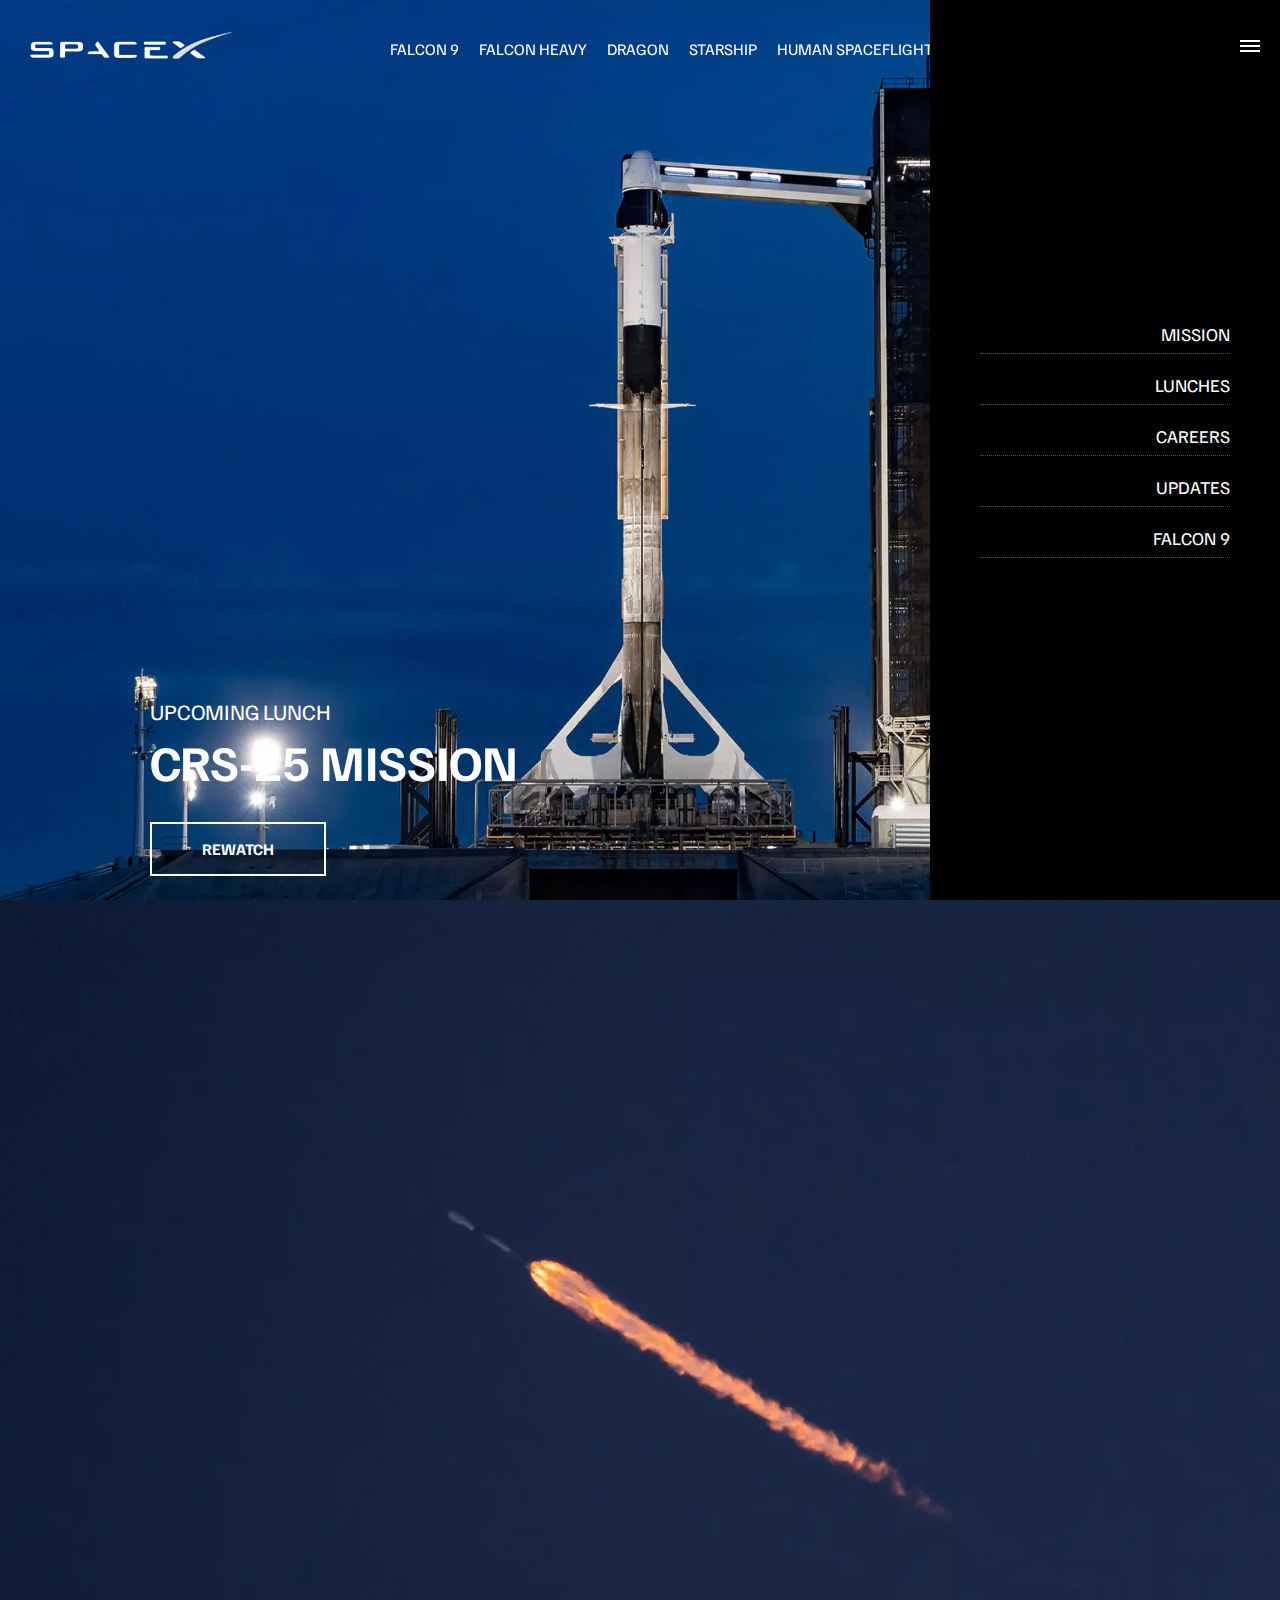
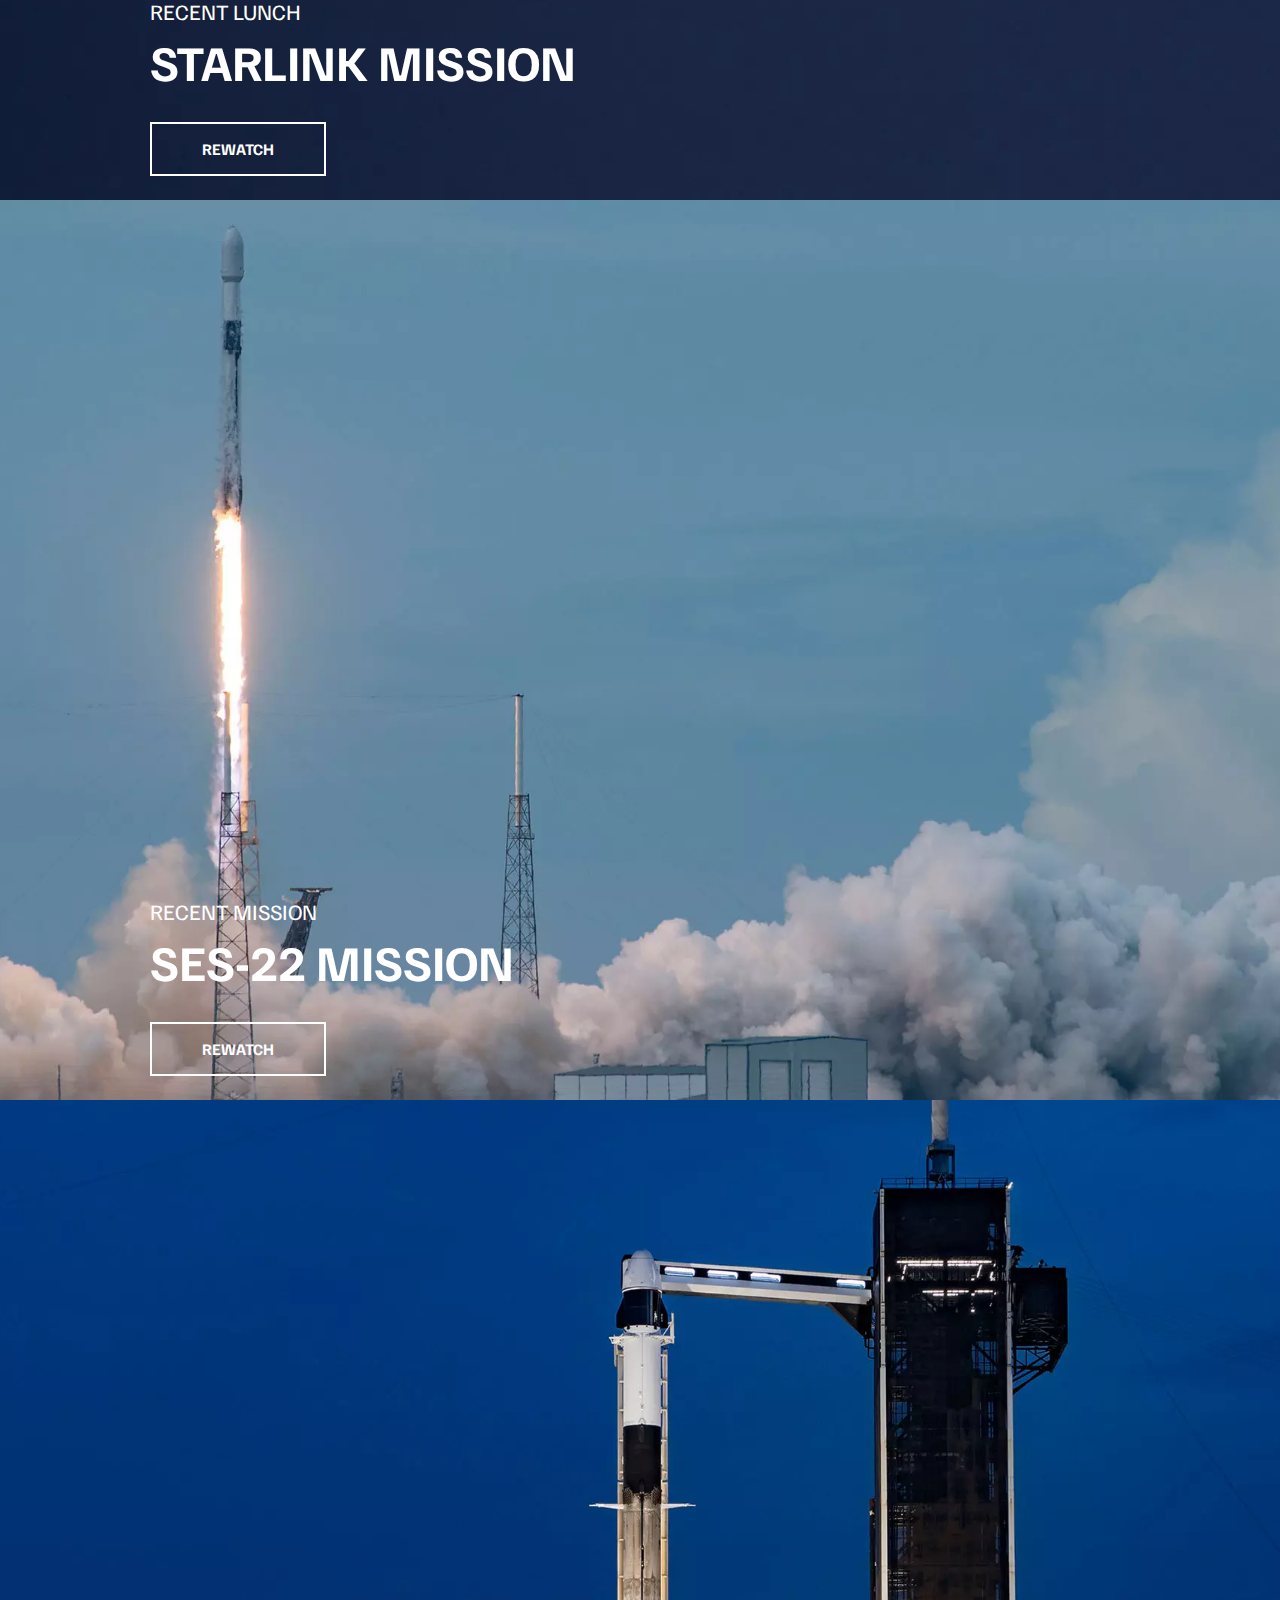
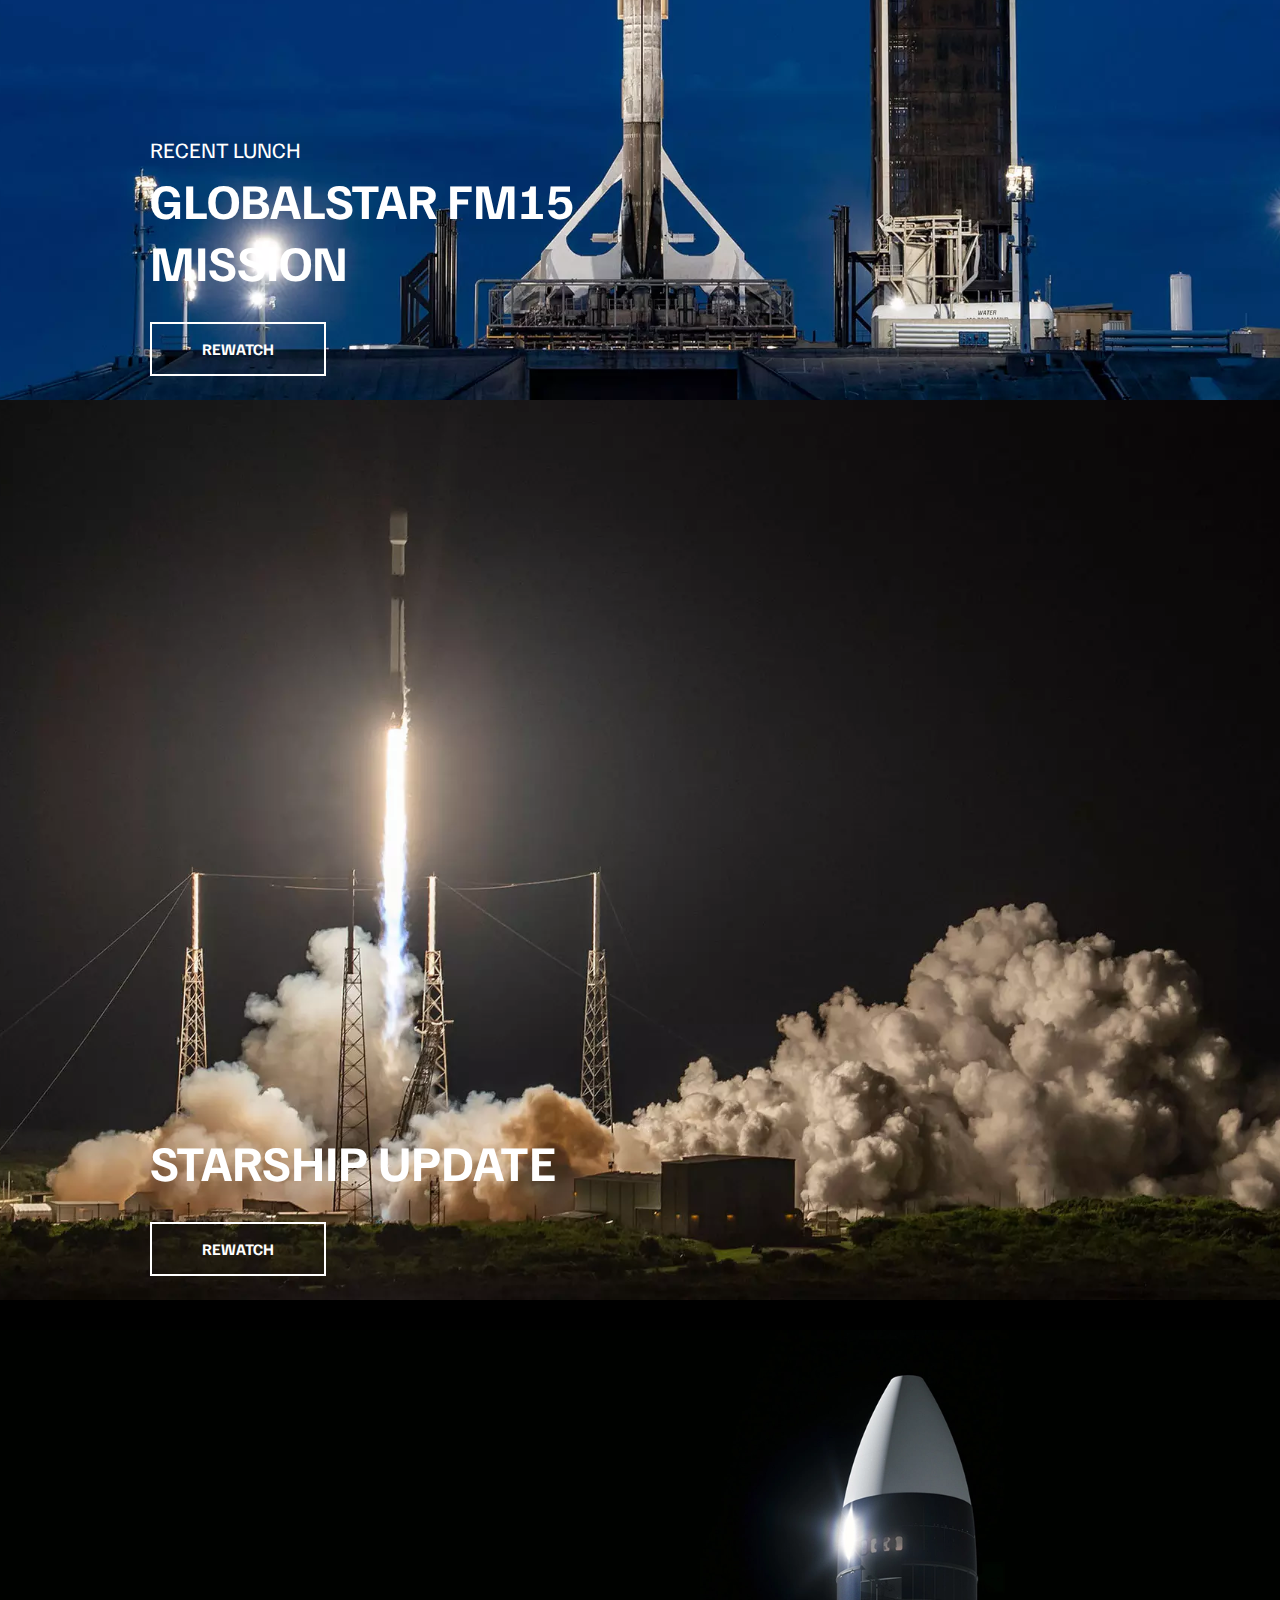
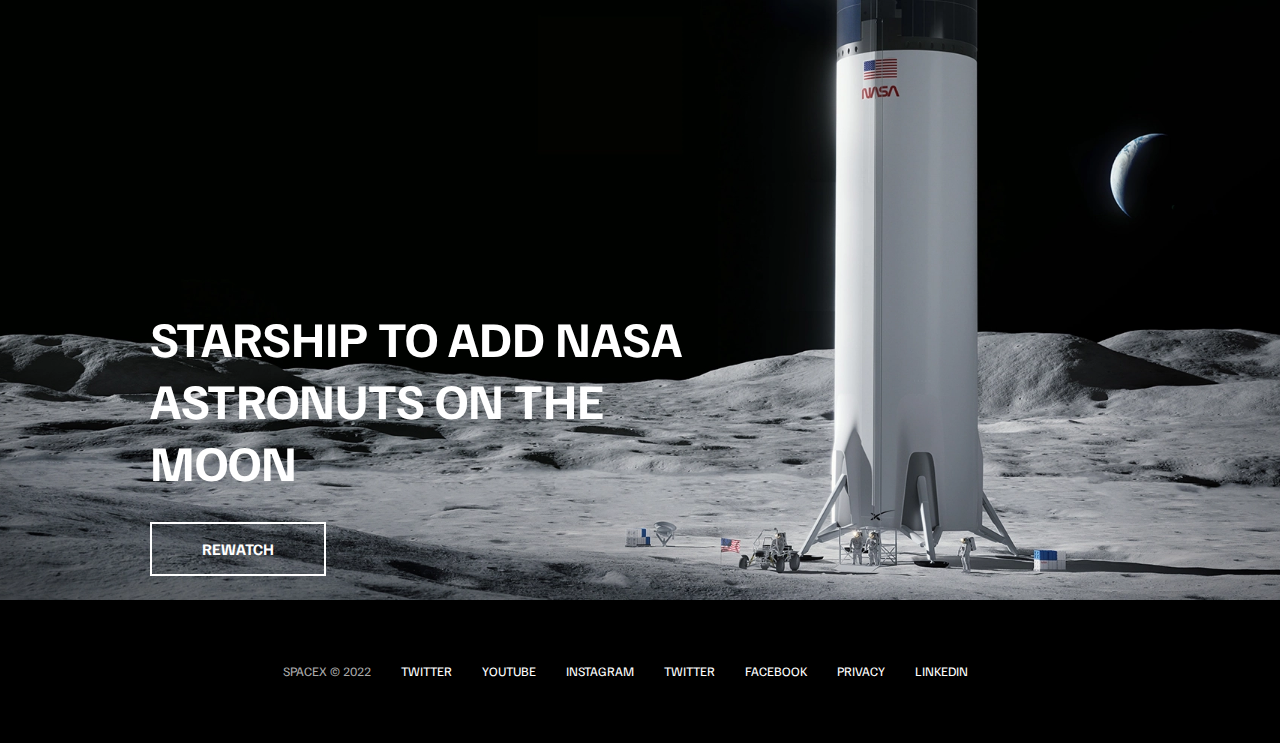
==== index.html @ f1a78249 "initial test" ====
<!DOCTYPE html>
<html lang="en">
<head>
    <meta charset="UTF-8">
    <meta http-equiv="X-U-Compactible" content="IE=edge">
    <meta name="viewport" content="width=device-widht, initial-scale=1.0">
    <link rel="stylesheet" href="css/style.css">
    <script src="js/script.js" defer>
        <title>SpaceX </title>

    </script>


</head>
<body>
    <div id="overlay"></div>
    <div id="mobile-menu" class="mobile-main-menu">
        <ul>
            <li><a href="#">Mission</a></li>
            <li><a href="#">Lunches</a></li>
            <li><a href="#">Careers</a></li>
            <li><a href="#">Updates</a></li>
            <li><A href="falcon9.html">
                Falcon 9
            </A></li>
        <li class="mobile-only"><A href="falcon-heavy.html">
                Falcon Heavy
            </A></li>
        <li class="mobile-only"><A href="dragon.html">
                Dragon
            </A></li>
        <li class="mobile-only"><A href="#">
                Starship
            </A></li>
        <li class="mobile-only"><A href="#">
                Human Spaceflight
            </A></li>
        <li class="mobile-only"><A href="#">
                Rideshare
            </A></li>
            <li class="mobile-only"><A href="#">
                Starlink
            </A></li>
        <li class="mobile-only"><A href="">
                Shop
            </A></li>
        </ul>
    </div>
    <header class="main-header">
        <div class="logo">
            <a href="index.html">
                <img src="img/logo.png" alt="SpaceX" />

            </a>

        </div>
        <nav class="desktop-main-menu">
            <ul>
                <li><A href="falcon9.html">
                        Falcon 9
                    </A></li>
                <li><A href="falcon-heavy.html">
                        Falcon Heavy
                    </A></li>
                <li><A href="dragon.html">
                        Dragon
                    </A></li>
                <li><A href="#">
                        Starship
                    </A></li>
                <li><A href="#">
                        Human Spaceflight
                    </A></li>
                <li><A href="#">
                        Rideshare
                    </A></li>
                    <li><A href="#">
                        Starlink
                    </A></li>
                <li><A href="">
                        Shop
                    </A></li>
            </ul>
        </nav>
    </header>

    <!--hamburger menu -->

    <button id="menu-btn" class="hamburger" type="button">

<span class="hamburger-top">

</span>
<span class="hamburger-middle">
    
</span>

<span class="hamburger-bottom">
    
</span>


    </button>


    <!---- Section A -->

    <section class="section-a">
        <div class="section-inner">
            <h4>Upcoming Lunch</h4>
            <h2>CRS-25 Mission</h2>
            <a href="#" class="btn">


                <div class="hover"></div>
                <span>Rewatch </span>
            </a>
        </div>
        <div class="scroll-arrow">
            <svg width="30px" height="20px" <path stroke="#ffffff" fill="none" stroke-width="2px"
                d="M2.000,5.000 L15.000,18.000 L28.000,5.000"></path>
            </SVG>
        </div>

        </div>
        </div>
    </section>
    <!---- Section B -->

    <section class="section-b">
        <div class="section-inner">
            <h4>Recent Lunch </h4>
            <h2>Starlink Mission</h2>
            <a href="#" class="btn">


                <div class="hover"></div>
                <span>Rewatch </span>
            </a>
        </div>
        <div class="scroll-arrow">
            <svg width="30px" height="20px" <path stroke="#ffffff" fill="none" stroke-width="2px"
                d="M2.000,5.000 L15.000,18.000 L28.000,5.000"></path>
            </SVG>
        </div>

        </div>
        </div>
    </section>
    <!---- Section C -->

    <section class="section-c">
        <div class="section-inner">
            <h4>Recent Mission</h4>
            <h2>SES-22 Mission</h2>
            <a href="#" class="btn">


                <div class="hover"></div>
                <span>Rewatch </span>
            </a>
        </div>
        <div class="scroll-arrow">
            <svg width="30px" height="20px" <path stroke="#ffffff" fill="none" stroke-width="2px"
                d="M2.000,5.000 L15.000,18.000 L28.000,5.000"></path>
            </SVG>
        </div>

        </div>
        </div>
    </section>
    <!---- Section D -->

    <section class="section-d">
        <div class="section-inner">
            <h4>Recent Lunch</h4>
            <h2>Globalstar FM15 Mission</h2>
            <a href="#" class="btn">


                <div class="hover"></div>
                <span>Rewatch </span>
            </a>
        </div>
        <div class="scroll-arrow">
            <svg width="30px" height="20px" <path stroke="#ffffff" fill="none" stroke-width="2px"
                d="M2.000,5.000 L15.000,18.000 L28.000,5.000"></path>
            </SVG>
        </div>

        </div>
        </div>
    </section>

    <!---- Section E -->

    <section class="section-e">
        <div class="section-inner">

            <h2>Starship Update</h2>
            <a href="#" class="btn">


                <div class="hover"></div>
                <span>Rewatch </span>
            </a>
        </div>
        <div class="scroll-arrow">
            <svg width="30px" height="20px" <path stroke="#ffffff" fill="none" stroke-width="2px"
                d="M2.000,5.000 L15.000,18.000 L28.000,5.000"></path>
            </SVG>
        </div>

        </div>
        </div>
    </section>
    <!---- Section F -->

    <section class="section-f">
        <div class="section-inner">
            <h2>Starship to add NASA astronuts on the MOON</h2>
            <a href="#" class="btn">


                <div class="hover"></div>
                <span>Rewatch </span>
            </a>
        </div>
    </section>
    <footer>
        <ul>
            <li>SpaceX &copy; 2022</li>
        <li> <a href="#">Twitter</a></li>
        <li> <a href="#">YouTube</a></li>

        <li> <a href="#">Instagram</a></li>
        <li> <a href="#">Twitter</a></li>
        <li> <a href="https://www.facebook.com/giribijaya.giri">Facebook</a></li>
        <li> <a href="#">Privacy</a></li>
        <li> <a href="#">LinkedIn</a></li>

        
        
        </li>
        </ul>
    </footer>
</body>
</html>
---- css/style.css ----
@import url('https://fonts.googleapis.com/css2?family=Familjen+Grotesk:wght@400;600;700&display=swap');

*,
*::before,
*::after {
    margin: 0;
    padding: 0;
    box-sizing: border-box;

}


body {
    font-family: 'Familjen Grotesk', sans-serif;
    background: #000;
    color: #fff;
}

a {
    text-decoration: none;
    color: #fff;
}

ul {
    list-style: none;
}

/* Header/Navbar */
.main-header {
    position: fixed;
    top: 0;
    left: 0;
    width: 100%;
    z-index: 3;
    display: flex;
    justify-content: space-between;
    align-items: center;
    text-transform: uppercase;
    height: 100px;
    padding: 0 30px;

}

/* LOGO */
.logo {
    width: 210px;
    height: auto;
}

.logo img {
    display: block;
    width: 100%;
    height: auto;

}

/* Deskotp Menu */
.desktop-main-menu {
    margin-right: 50px;
}

.desktop-main-menu ul {
    display: flex;
}

.desktop-main-menu ul li {
    position: relative;
    margin-right: 20px;
    padding-bottom: 2px;

}

/* Main item bottom border */
.desktop-main-menu ul li a::after {
    content: '';
    position: absolute;
    bottom: 0;
    left: 0;
    width: 100%;
    height: 1px;
    background: fff;
    transform: scaleX(0);
    transition: transform 0.6s cubic-bezier(0.19, 1, 0.22, 1);
    transform-origin: right center;
}

.desktop-main-menu ul li a:hover::after {
    transform: scaleX(1);
    transform-origin: left center;
    transition-duration: 0.4s;
}

/*Sections */
section {
    position: relative;
    height: 100vh;
    background-position: center center;
    background-repeat: no-repeat;
    background-size: cover;
    text-transform: uppercase;

}

.section-inner {
    position: absolute;
    bottom: 20px;
    left: 150px;
    max-width: 560px;
}

.section-inner h4 {
    font-size: 22px;
    margin-bottom: 5px;
    font-weight: 300;
    animation: fadeInUP 0.5s ease-in-out ;


}

.section-inner h2 {
    font-size: 50px;
    font-weight: 700;
    margin-bottom: 20px;
    animation: fadeInUP 0.5s ease-in-out 0.2s ;
    animation-fill-mode: both; // Stop from showing at start
}
.section-inner a{
    animation: fadeInUP 0.5s ease-in-out ; 
    animation-fill-mode: both; // Stop from showing at start
}





/*Background-images */
.section-a {
    background-image: url('../img/section-a.webp');
}
.section-b {
    background-image: url('../img/section-b.webp');
}
.section-c {
    background-image: url('../img/section-c.webp');
}
.section-d {
    background-image: url('../img/section-a.webp');
}
.section-e {
    background-image: url('../img/section-d.webp');
}
.section-f {
    background-image: url('../img/section-e.webp');
}
.section-f {
    background-image: url('../img/section-f.webp');
}

.btn {
    position: relative;
    display: inline-block;
    cursor: pointer;
    text-align: center;
    min-width: 130px;
    padding: 15px 50px;
    margin-top: 10px;
    border: 2px solid #fff;
    text-transform: uppercase;
    font-weight: bold;
    overflow: hidden;
z-index: 2;


}
.btn:hover span {
    color: #000;
}
.bth .hover{
    position:absolute;
    top:0;
    left: 0;
    width: 100%;
    height: 100%;
    background-color: #fff;
    color: #000;
    z-index: -1;
    transform: translateY(100%);
    transition: transform 0.6s cubic-bezier(0.19, 1, 0.22, 1);

}
.btn:hover .hover {
    transform: translateY(0);
}


.scroll-arrow {
    position: absolute;
    bottom: 50px;
    left: 50%;
    transform: translateX(-50%);
    animation: fadeBounce 5s infinite;
}

footer {
    position: relative;
    padding: 55px 0;
}
footer ul {
    display: flex;
    justify-content: center;
    flex-wrap: wrap;
}
footer ul li {
    margin-right: 30px;
    color: #aaa;
    text-transform: uppercase;
    font-size: 13px;
    line-height: 2.5;
}
footer ul li a {
    color: #fff;
    transition: color 0.6s;
}
footer ul li a:hover {
    color: #aaa;
}


/*..Media Queries ..*/
@media (max-width:960px) {
    /* Hide Menu */
    .desktop-main-menu{
         display: none;
    }
    /*--Show mobile-main-items */
    .mobile-only{
        display: block;
    }
}
@media (max-width:600px){
    .section-inner{
        bottom:75px;
        left:20px
    }
    .section-inner h2{
        font-size: 40px;
    }
    footer ul li:first-child{
        position: absolute;
        top: 30px;
        left: 50%;
        transform: translate(-50%,-50%);
    }
    footer ul li {
       
     margin-right: 15px;
    }
    .logo{
        width: 150px;
        margin: auto;
    }
}

/* Hamburger menu */
.hamburger {
    position: fixed;
    top: 40px;
    right: 20px;
    z-index: 10;
    cursor: pointer;
    width: 20px;
    height: 20px;
    background:none;
    border: none;
}
.hamburger-top,
.hamburger-middle,
.hamburger-bottom{
    position: absolute;
    width: 20px;
    height: 2px;
    top: 0;
    left: 0;
    background:#fff;


}
.hamburger-middle {
    transform: translateY(5px);
}
.hamburger-bottom {
    transform: translateY(10px);
}

/* --Translate hamburger to X when open */
.opne {
    transform: rotate(90deg);


}
.open .hamburger-top {
    transform: rotate(45deg) translateY(6px) translateX(6px);
}
.open .hamburger-middle {
    display: none;
}
.open .hamburger-bottom {
    transform: rotate(-45deg) translateY(6px) translateX(-6px);
}  


/*--OVerlay...*/

.overlay-show {
    position: fixed;
    top: 0;
    left: 0;
    width: 100%;
    height: 100%;
    background-color:rgba(0,0,0,0.5);
    z-index: 3;
}


/*---Stop body scroll  --*/

.stop-scrolling {
    overflow: hidden;
}

/* -- Hide mobile items---*/
.mobile-only {
    display: none;
     
}




/* --Mobile-Menu--*/
.mobile-main-menu {
    position: fixed;
    top: 0;
    right: 0;
    width: 350px;
    height: 100%;
    background: #000;
    z-index: 4;
    display: flex;
    align-items: center;
    justify-content: center;


}
.mobile-main-menu ul {
    display: flex;
    flex-direction: column;
    align-items: end;
    justify-content: center;
    padding: 50px;
    width: 100%;
}
.mobile-main-menu ul li {
    margin-bottom: 20px;
    font-size: 18px;
    text-transform: uppercase;
    border-bottom: 1px #555 dotted;
    width: 100%;
    text-align: right;
    padding-bottom: 8px;
}
.mobile-main-menu ul li a {
    color: #fff;
    transition: color 0.6s;

}
.mobile-main-menu ul li a:hover {
    color: #aaa;
}














/* Animations....*/


@keyframes fadeInUp {
    
    0%{
        opacity: 0;
        transform: translateY(140px);
    }
    100%{
        opacity: 1;
        transform: translateY(0);
    }

}
@keyframes fadeBounce {
    0%,
    20%,
    50%,
    80%,
    100% {
        opacity: 0;
        transform: translateY(-20px);
    }
    40% {
        opacity: 1;
        transform: translateY(0);
    }
    
}
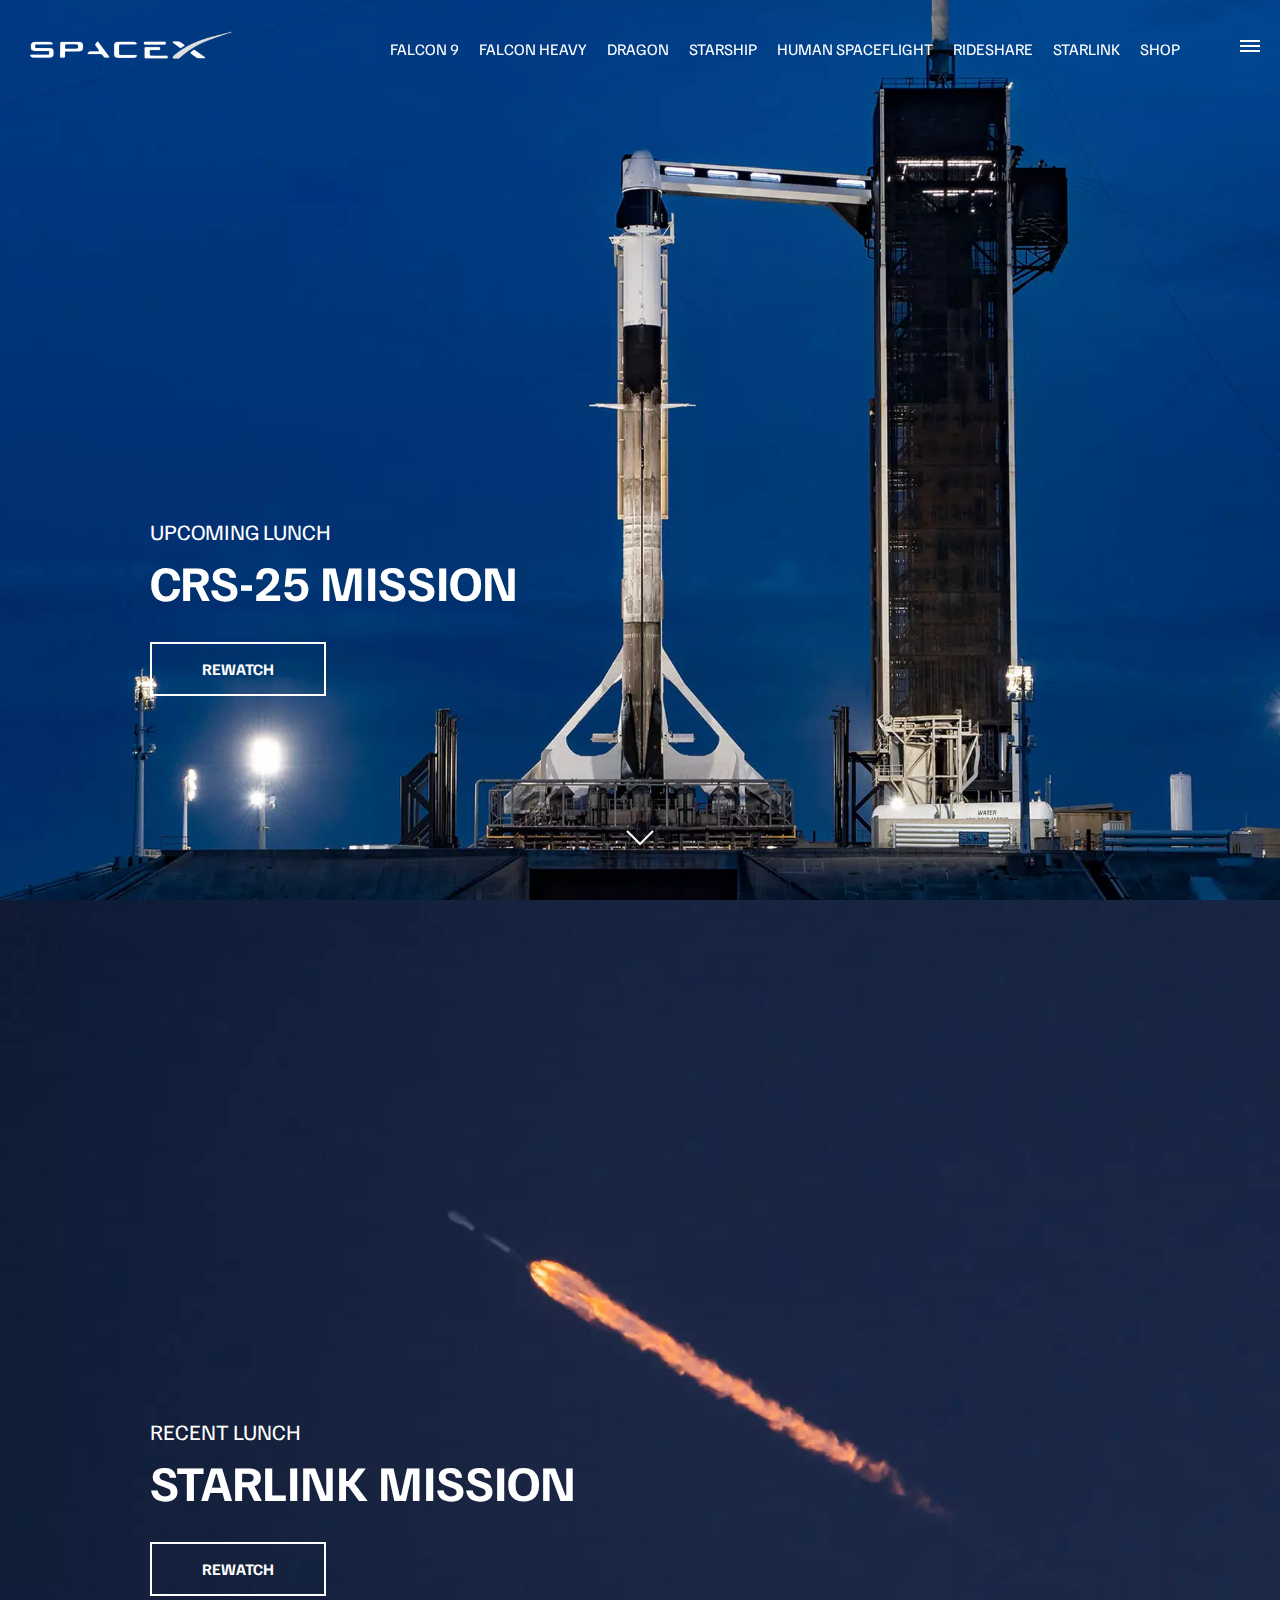
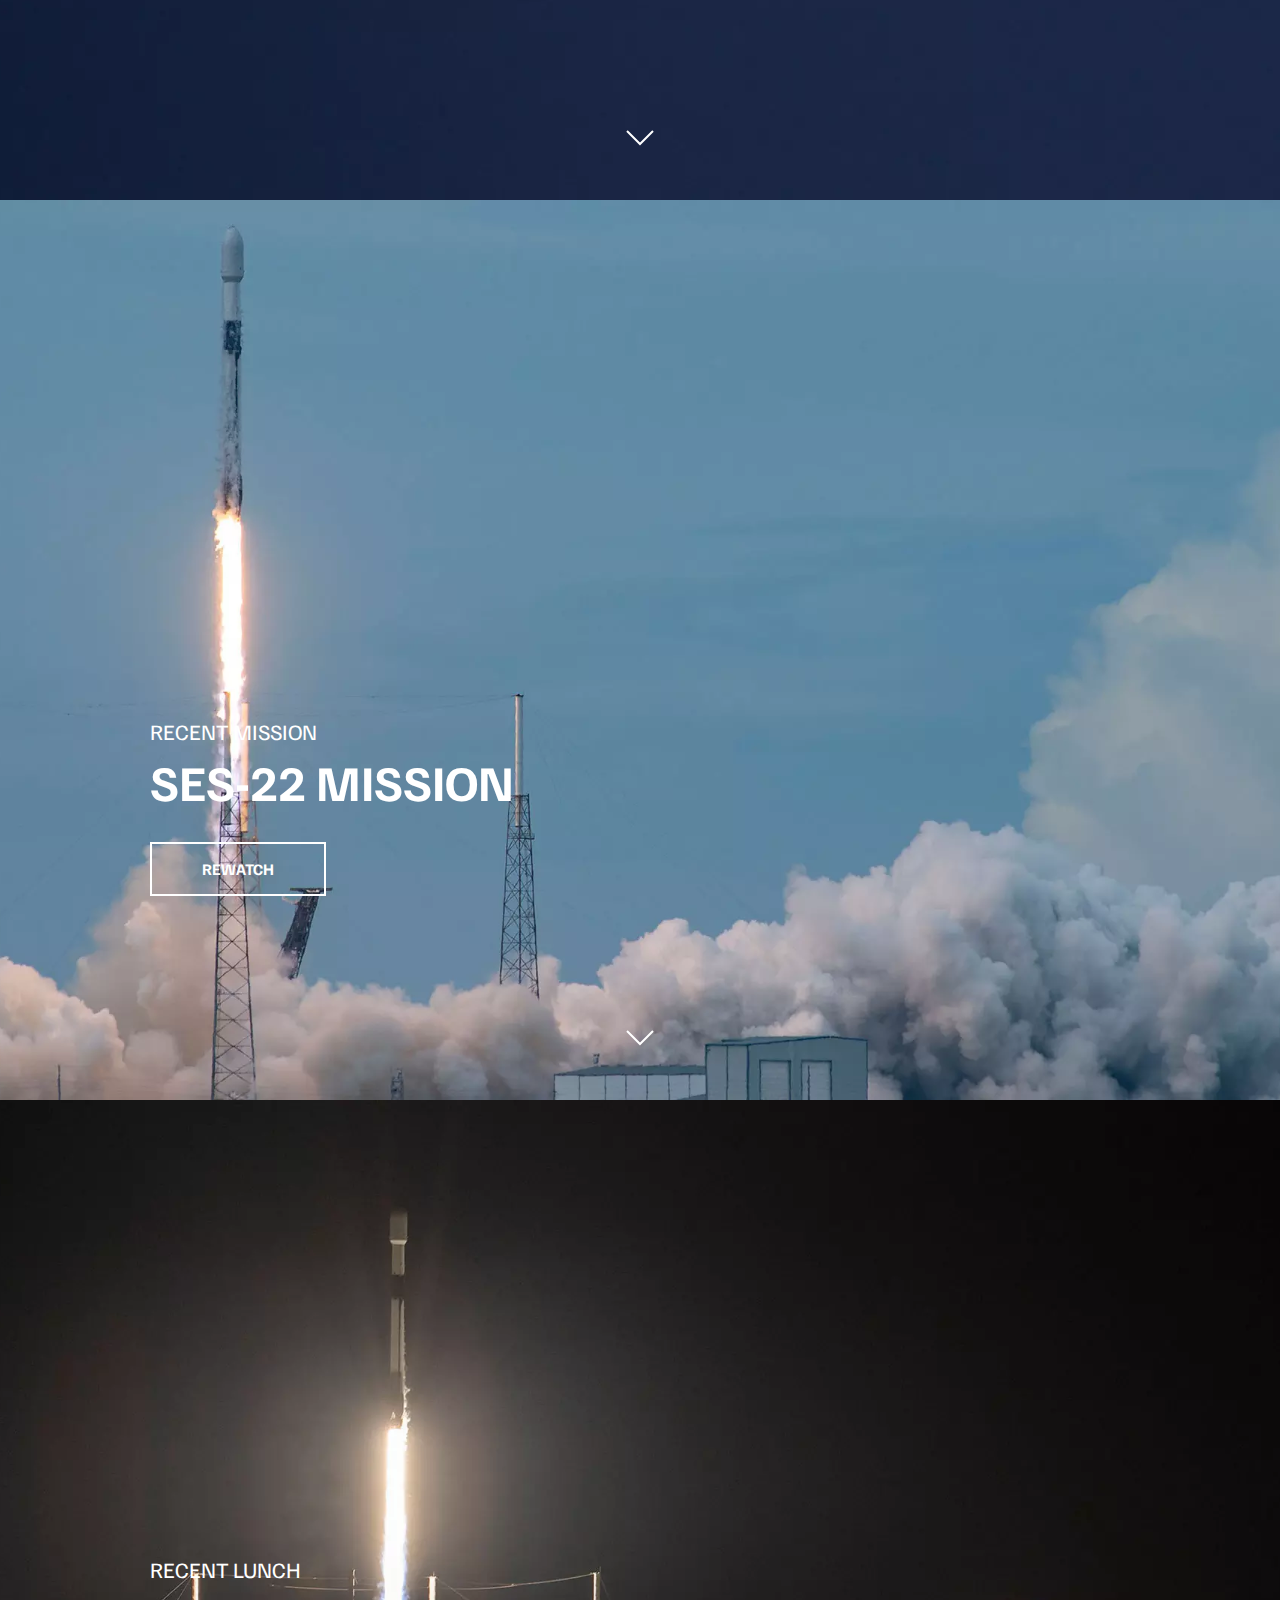
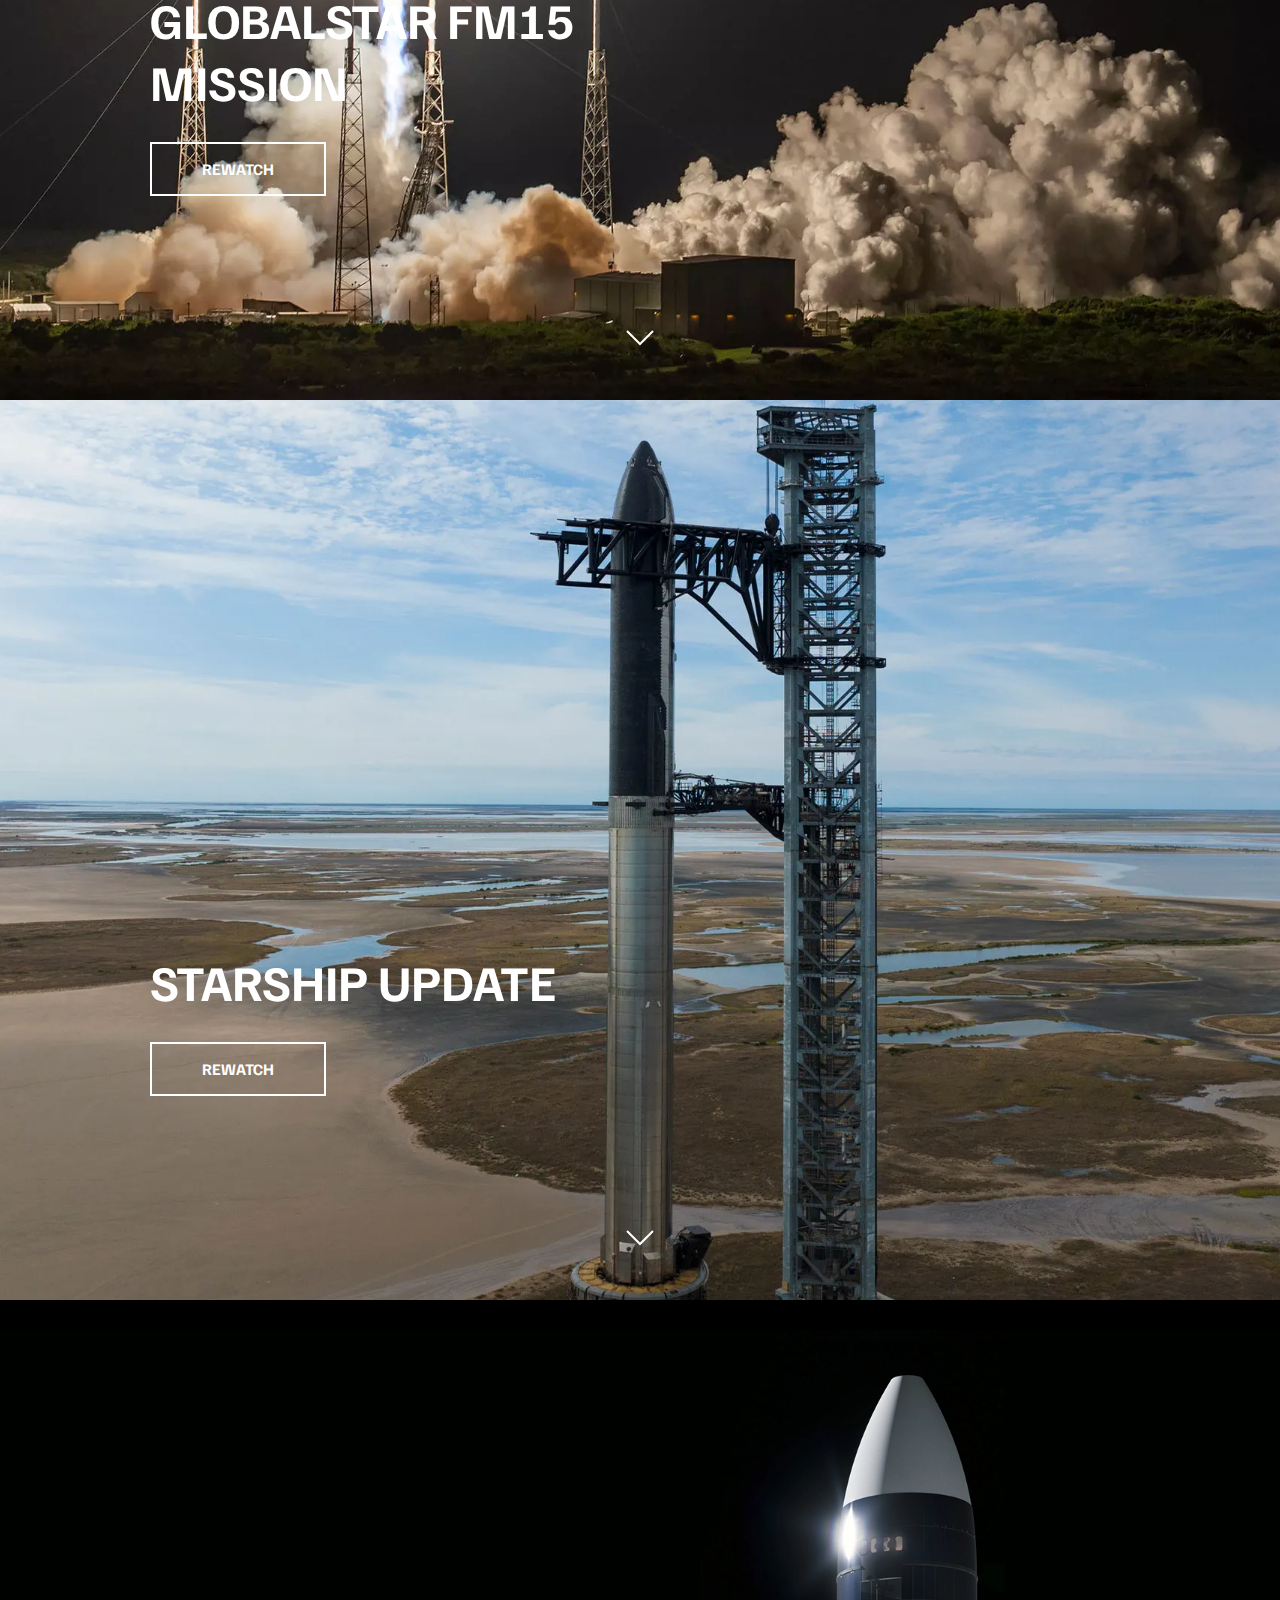
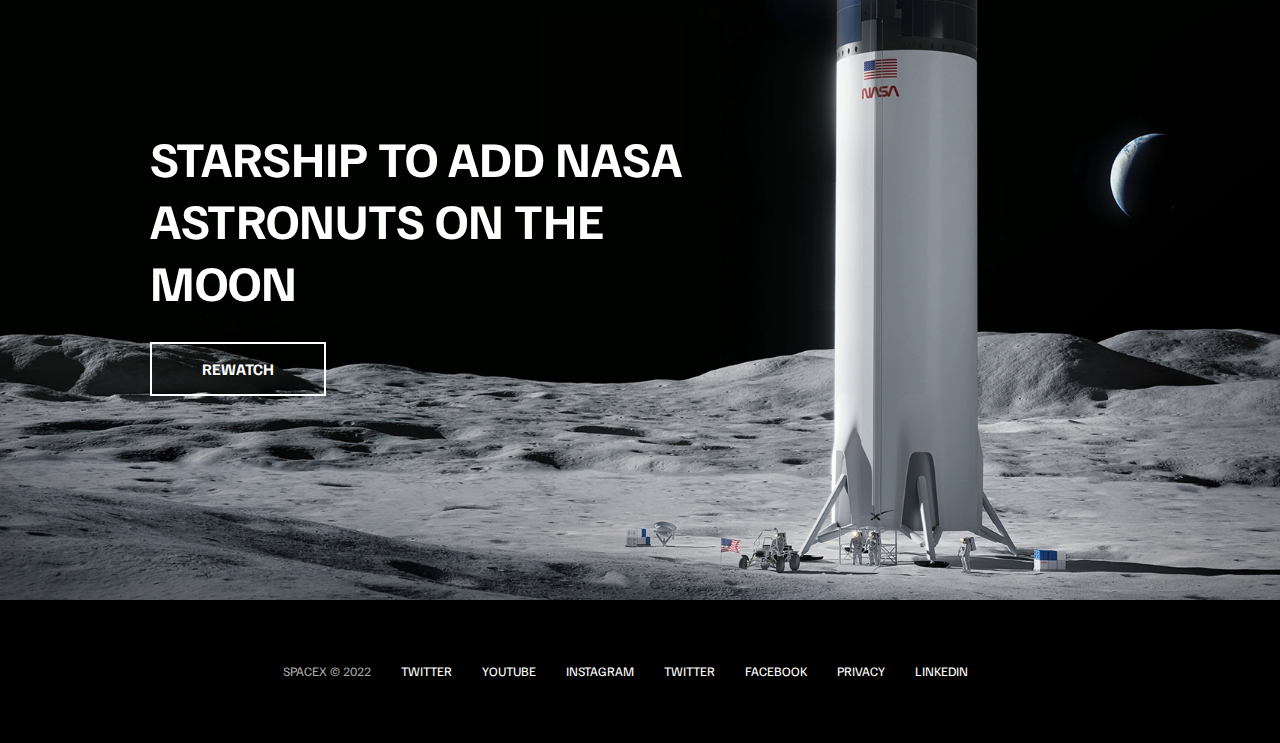
==== commit 25131513: "final" ====
--- a/index.html
+++ b/index.html
@@ -6,11 +6,8 @@
     <meta name="viewport" content="width=device-widht, initial-scale=1.0">
     <link rel="stylesheet" href="css/style.css">
     <script src="js/script.js" defer>
-        <title>SpaceX </title>
-
     </script>
-
-
+    <title>SpaceX </title>
 </head>
 <body>
     <div id="overlay"></div>
@@ -20,66 +17,60 @@
             <li><a href="#">Lunches</a></li>
             <li><a href="#">Careers</a></li>
             <li><a href="#">Updates</a></li>
-            <li><A href="falcon9.html">
-                Falcon 9
-            </A></li>
-        <li class="mobile-only"><A href="falcon-heavy.html">
-                Falcon Heavy
-            </A></li>
-        <li class="mobile-only"><A href="dragon.html">
-                Dragon
-            </A></li>
-        <li class="mobile-only"><A href="#">
-                Starship
-            </A></li>
-        <li class="mobile-only"><A href="#">
-                Human Spaceflight
-            </A></li>
-        <li class="mobile-only"><A href="#">
-                Rideshare
-            </A></li>
-            <li class="mobile-only"><A href="#">
-                Starlink
-            </A></li>
-        <li class="mobile-only"><A href="">
-                Shop
-            </A></li>
+            <li><a href="#">Shop</a></li>
+            <li class="mobile-only"><a href="falcon9.html"> Falcon 9 </a></li>
+            <li class="mobile-only"><A href="falcon-heavy.html">
+                    Falcon Heavy
+                </a></li>
+            <li class="mobile-only"><A href="dragon.html">
+                    Dragon
+                </a></li>
+            <li class="mobile-only"><a href="#">
+                    Starship
+                </a></li>
+            <li class="mobile-only"><a href="#">
+                    Human Spaceflight
+                </a></li>
+            <li class="mobile-only"><a href="#">
+                    Rideshare
+                </a></li>
+            <li class="mobile-only"><a href="#">
+                    Starlink
+                </a></li>
         </ul>
     </div>
     <header class="main-header">
         <div class="logo">
             <a href="index.html">
                 <img src="img/logo.png" alt="SpaceX" />
-
-            </a>
-
+            </a>
         </div>
         <nav class="desktop-main-menu">
             <ul>
-                <li><A href="falcon9.html">
+                <li><a href="falcon9.html">
                         Falcon 9
-                    </A></li>
-                <li><A href="falcon-heavy.html">
+                </a></li>
+                <li><a href="falcon-heavy.html">
                         Falcon Heavy
-                    </A></li>
-                <li><A href="dragon.html">
+                </a></li>
+                <li><a href="dragon.html">
                         Dragon
-                    </A></li>
-                <li><A href="#">
+                </a></li>
+                <li><a href="#">
                         Starship
-                    </A></li>
-                <li><A href="#">
+                </a></li>
+                <li><a href="#">
                         Human Spaceflight
-                    </A></li>
-                <li><A href="#">
+                </a></li>
+                <li><a href="#">
                         Rideshare
-                    </A></li>
-                    <li><A href="#">
+                </a></li>
+                <li><a href="#">
                         Starlink
-                    </A></li>
-                <li><A href="">
+                </a></li>
+                <li><a href="">
                         Shop
-                    </A></li>
+                </a></li>
             </ul>
         </nav>
     </header>
@@ -88,18 +79,12 @@
 
     <button id="menu-btn" class="hamburger" type="button">
 
-<span class="hamburger-top">
-
-</span>
-<span class="hamburger-middle">
-    
-</span>
-
-<span class="hamburger-bottom">
-    
-</span>
-
-
+        <span class="hamburger-top">
+        </span>
+        <span class="hamburger-middle">
+        </span>
+        <span class="hamburger-bottom">
+        </span>
     </button>
 
 
@@ -110,19 +95,15 @@
             <h4>Upcoming Lunch</h4>
             <h2>CRS-25 Mission</h2>
             <a href="#" class="btn">
-
-
-                <div class="hover"></div>
-                <span>Rewatch </span>
-            </a>
-        </div>
-        <div class="scroll-arrow">
-            <svg width="30px" height="20px" <path stroke="#ffffff" fill="none" stroke-width="2px"
-                d="M2.000,5.000 L15.000,18.000 L28.000,5.000"></path>
-            </SVG>
-        </div>
-
-        </div>
+                <div class="hover"></div>
+                <span>Rewatch </span>
+            </a>
+        </div>
+        <div class="scroll-arrow">
+            <svg width="30px" height="20px">
+                <path stroke="#ffffff" fill="none" stroke-width="2px" d="M2.000,5.000 L15.000,18.000 L28.000,5.000">
+                </path>
+            </svg>
         </div>
     </section>
     <!---- Section B -->
@@ -132,19 +113,15 @@
             <h4>Recent Lunch </h4>
             <h2>Starlink Mission</h2>
             <a href="#" class="btn">
-
-
-                <div class="hover"></div>
-                <span>Rewatch </span>
-            </a>
-        </div>
-        <div class="scroll-arrow">
-            <svg width="30px" height="20px" <path stroke="#ffffff" fill="none" stroke-width="2px"
-                d="M2.000,5.000 L15.000,18.000 L28.000,5.000"></path>
-            </SVG>
-        </div>
-
-        </div>
+                <div class="hover"></div>
+                <span>Rewatch </span>
+            </a>
+        </div>
+        <div class="scroll-arrow">
+            <svg width="30px" height="20px">
+                <path stroke="#ffffff" fill="none" stroke-width="2px" d="M2.000,5.000 L15.000,18.000 L28.000,5.000">
+                </path>
+            </svg>
         </div>
     </section>
     <!---- Section C -->
@@ -154,19 +131,15 @@
             <h4>Recent Mission</h4>
             <h2>SES-22 Mission</h2>
             <a href="#" class="btn">
-
-
-                <div class="hover"></div>
-                <span>Rewatch </span>
-            </a>
-        </div>
-        <div class="scroll-arrow">
-            <svg width="30px" height="20px" <path stroke="#ffffff" fill="none" stroke-width="2px"
-                d="M2.000,5.000 L15.000,18.000 L28.000,5.000"></path>
-            </SVG>
-        </div>
-
-        </div>
+                <div class="hover"></div>
+                <span>Rewatch </span>
+            </a>
+        </div>
+        <div class="scroll-arrow">
+            <svg width="30px" height="20px">
+                <path stroke="#ffffff" fill="none" stroke-width="2px" d="M2.000,5.000 L15.000,18.000 L28.000,5.000">
+                </path>
+            </svg>
         </div>
     </section>
     <!---- Section D -->
@@ -176,19 +149,15 @@
             <h4>Recent Lunch</h4>
             <h2>Globalstar FM15 Mission</h2>
             <a href="#" class="btn">
-
-
-                <div class="hover"></div>
-                <span>Rewatch </span>
-            </a>
-        </div>
-        <div class="scroll-arrow">
-            <svg width="30px" height="20px" <path stroke="#ffffff" fill="none" stroke-width="2px"
-                d="M2.000,5.000 L15.000,18.000 L28.000,5.000"></path>
-            </SVG>
-        </div>
-
-        </div>
+                <div class="hover"></div>
+                <span>Rewatch </span>
+            </a>
+        </div>
+        <div class="scroll-arrow">
+            <svg width="30px" height="20px">
+                <path stroke="#ffffff" fill="none" stroke-width="2px" d="M2.000,5.000 L15.000,18.000 L28.000,5.000">
+                </path>
+            </svg>
         </div>
     </section>
 
@@ -199,19 +168,15 @@
 
             <h2>Starship Update</h2>
             <a href="#" class="btn">
-
-
-                <div class="hover"></div>
-                <span>Rewatch </span>
-            </a>
-        </div>
-        <div class="scroll-arrow">
-            <svg width="30px" height="20px" <path stroke="#ffffff" fill="none" stroke-width="2px"
-                d="M2.000,5.000 L15.000,18.000 L28.000,5.000"></path>
-            </SVG>
-        </div>
-
-        </div>
+                <div class="hover"></div>
+                <span>Rewatch </span>
+            </a>
+        </div>
+        <div class="scroll-arrow">
+            <svg width="30px" height="20px">
+                <path stroke="#ffffff" fill="none" stroke-width="2px" d="M2.000,5.000 L15.000,18.000 L28.000,5.000">
+                </path>
+            </svg>
         </div>
     </section>
     <!---- Section F -->
@@ -220,8 +185,6 @@
         <div class="section-inner">
             <h2>Starship to add NASA astronuts on the MOON</h2>
             <a href="#" class="btn">
-
-
                 <div class="hover"></div>
                 <span>Rewatch </span>
             </a>
@@ -230,18 +193,14 @@
     <footer>
         <ul>
             <li>SpaceX &copy; 2022</li>
-        <li> <a href="#">Twitter</a></li>
-        <li> <a href="#">YouTube</a></li>
-
-        <li> <a href="#">Instagram</a></li>
-        <li> <a href="#">Twitter</a></li>
-        <li> <a href="https://www.facebook.com/giribijaya.giri">Facebook</a></li>
-        <li> <a href="#">Privacy</a></li>
-        <li> <a href="#">LinkedIn</a></li>
-
-        
-        
-        </li>
+            <li> <a href="#">Twitter</a></li>
+            <li> <a href="#">YouTube</a></li>
+            <li> <a href="#">Instagram</a></li>
+            <li> <a href="#">Twitter</a></li>
+            <li> <a href="https://www.facebook.com/giribijaya.giri">Facebook</a></li>
+            <li> <a href="#">Privacy</a></li>
+            <li> <a href="#">LinkedIn</a></li>
+            </li>
         </ul>
     </footer>
 </body>
--- a/css/style.css
+++ b/css/style.css
@@ -78,7 +78,7 @@
     left: 0;
     width: 100%;
     height: 1px;
-    background: fff;
+    background: #fff;
     transform: scaleX(0);
     transition: transform 0.6s cubic-bezier(0.19, 1, 0.22, 1);
     transform-origin: right center;
@@ -103,7 +103,7 @@
 
 .section-inner {
     position: absolute;
-    bottom: 20px;
+    bottom: 200px;
     left: 150px;
     max-width: 560px;
 }
@@ -112,7 +112,7 @@
     font-size: 22px;
     margin-bottom: 5px;
     font-weight: 300;
-    animation: fadeInUP 0.5s ease-in-out ;
+    animation: fadeInUP 0.5s ease-in-out;
 
 
 }
@@ -121,12 +121,13 @@
     font-size: 50px;
     font-weight: 700;
     margin-bottom: 20px;
-    animation: fadeInUP 0.5s ease-in-out 0.2s ;
-    animation-fill-mode: both; // Stop from showing at start
-}
-.section-inner a{
-    animation: fadeInUP 0.5s ease-in-out ; 
-    animation-fill-mode: both; // Stop from showing at start
+    animation: fadeInUP 0.5s ease-in-out 0.2s;
+    animation-fill-mode: both; /* Stop from showing at start */
+}
+
+.section-inner a {
+    animation: fadeInUP 0.5s ease-in-out 0.4s;
+    animation-fill-mode: both; /* Stop from showing at start */
 }
 
 
@@ -137,24 +138,28 @@
 .section-a {
     background-image: url('../img/section-a.webp');
 }
+
 .section-b {
     background-image: url('../img/section-b.webp');
 }
+
 .section-c {
     background-image: url('../img/section-c.webp');
 }
+
 .section-d {
-    background-image: url('../img/section-a.webp');
-}
+    background-image: url('../img/section-d.webp');
+}
+
 .section-e {
-    background-image: url('../img/section-d.webp');
-}
-.section-f {
     background-image: url('../img/section-e.webp');
 }
+
 .section-f {
     background-image: url('../img/section-f.webp');
 }
+
+
 
 .btn {
     position: relative;
@@ -168,16 +173,18 @@
     text-transform: uppercase;
     font-weight: bold;
     overflow: hidden;
-z-index: 2;
-
-
-}
+    z-index: 2;
+
+
+}
+
 .btn:hover span {
     color: #000;
 }
-.bth .hover{
-    position:absolute;
-    top:0;
+
+.btn .hover {
+    position: absolute;
+    top: 0;
     left: 0;
     width: 100%;
     height: 100%;
@@ -188,6 +195,7 @@
     transition: transform 0.6s cubic-bezier(0.19, 1, 0.22, 1);
 
 }
+
 .btn:hover .hover {
     transform: translateY(0);
 }
@@ -201,15 +209,24 @@
     animation: fadeBounce 5s infinite;
 }
 
+
+
+/*...Footer ...*/
+
+
 footer {
     position: relative;
     padding: 55px 0;
 }
+
+
 footer ul {
     display: flex;
     justify-content: center;
+    align-items: center;
     flex-wrap: wrap;
 }
+
 footer ul li {
     margin-right: 30px;
     color: #aaa;
@@ -217,49 +234,18 @@
     font-size: 13px;
     line-height: 2.5;
 }
+
 footer ul li a {
     color: #fff;
     transition: color 0.6s;
 }
+
 footer ul li a:hover {
     color: #aaa;
 }
 
 
-/*..Media Queries ..*/
-@media (max-width:960px) {
-    /* Hide Menu */
-    .desktop-main-menu{
-         display: none;
-    }
-    /*--Show mobile-main-items */
-    .mobile-only{
-        display: block;
-    }
-}
-@media (max-width:600px){
-    .section-inner{
-        bottom:75px;
-        left:20px
-    }
-    .section-inner h2{
-        font-size: 40px;
-    }
-    footer ul li:first-child{
-        position: absolute;
-        top: 30px;
-        left: 50%;
-        transform: translate(-50%,-50%);
-    }
-    footer ul li {
-       
-     margin-right: 15px;
-    }
-    .logo{
-        width: 150px;
-        margin: auto;
-    }
-}
+
 
 /* Hamburger menu */
 .hamburger {
@@ -270,24 +256,28 @@
     cursor: pointer;
     width: 20px;
     height: 20px;
-    background:none;
+    background: none;
     border: none;
 }
+
 .hamburger-top,
 .hamburger-middle,
-.hamburger-bottom{
+.hamburger-bottom {
     position: absolute;
     width: 20px;
     height: 2px;
     top: 0;
     left: 0;
-    background:#fff;
-
-
-}
+    background: #fff;
+    transition: all 0.5s;
+
+
+}
+
 .hamburger-middle {
     transform: translateY(5px);
 }
+
 .hamburger-bottom {
     transform: translateY(10px);
 }
@@ -298,15 +288,18 @@
 
 
 }
+
 .open .hamburger-top {
     transform: rotate(45deg) translateY(6px) translateX(6px);
 }
+
 .open .hamburger-middle {
     display: none;
 }
+
 .open .hamburger-bottom {
     transform: rotate(-45deg) translateY(6px) translateX(-6px);
-}  
+}
 
 
 /*--OVerlay...*/
@@ -317,7 +310,7 @@
     left: 0;
     width: 100%;
     height: 100%;
-    background-color:rgba(0,0,0,0.5);
+    background-color: rgba(0, 0, 0, 0.5);
     z-index: 3;
 }
 
@@ -331,7 +324,7 @@
 /* -- Hide mobile items---*/
 .mobile-only {
     display: none;
-     
+
 }
 
 
@@ -349,8 +342,14 @@
     display: flex;
     align-items: center;
     justify-content: center;
-
-
+    transform: translateX(100%);
+    transition: transform 0.6 cubic-bezier(0.19, 1, 0.22, 1);
+
+
+}
+/* ....Bring menu rom right */
+.show-menu {
+    transform: translateX(0);
 }
 .mobile-main-menu ul {
     display: flex;
@@ -360,6 +359,7 @@
     padding: 50px;
     width: 100%;
 }
+
 .mobile-main-menu ul li {
     margin-bottom: 20px;
     font-size: 18px;
@@ -369,23 +369,75 @@
     text-align: right;
     padding-bottom: 8px;
 }
+
 .mobile-main-menu ul li a {
     color: #fff;
     transition: color 0.6s;
 
 }
+
 .mobile-main-menu ul li a:hover {
     color: #aaa;
 }
 
 
 
-
-
-
-
-
-
+/* Inner-pages */
+.bg-falcon-9 {
+    background-image: url('../img/falcon-9.webp');
+}
+.bg-falcon-heavy {
+    background-image: url('../img/falcon-heavy.webp');
+}
+.bg-dragon {
+    background-image: url('../img/dragon.webp');
+}
+
+.section-animate {
+    animation: fadeIn 2s ease-in-out;
+}
+
+.section-inner-center {
+    position:absolute;
+    top: 50%;
+    left: 50%;
+    transform: translate(-50%, -50%);
+    text-transform: uppercase;
+    text-align: center;
+    width: 80%;
+}
+.section-inner-center h3 {
+    font-size: 100px;
+    margin-bottom: 15px;
+    animation: fadeInUp 0.5s ease-in-out;
+}
+.section-inner-center p {
+    font-size: 20px;
+    animation: fadeInUp 0.5s ease-in-out 0.2s;
+    animation-fill-mode: both;
+}
+
+
+
+/* --stats */
+.stats {
+    max-width: 960px;
+    margin: 0 auto;
+    display: flex;
+    align-items: center;
+    justify-content: space-between;
+    text-align: center;
+    text-transform: uppercase;
+     
+}
+
+.stats div span {
+    font-size: 160px;
+}
+.stats div h4 {
+    font-size: 24px;
+    font-weight: 300;
+}
 
 
 
@@ -395,29 +447,106 @@
 
 
 @keyframes fadeInUp {
-    
-    0%{
+
+    0% {
         opacity: 0;
         transform: translateY(140px);
     }
-    100%{
+
+    100% {
         opacity: 1;
         transform: translateY(0);
     }
-
-}
+}
+
+
+@keyframes fadeIn {
+
+    0% {
+        opacity: 0;
+    }
+
+    100% {
+        opacity: 1;
+    }
+
+}
+
+
 @keyframes fadeBounce {
+
     0%,
     20%,
     50%,
-    80%,
+    80%,  
     100% {
         opacity: 0;
         transform: translateY(-20px);
     }
+
     40% {
         opacity: 1;
         transform: translateY(0);
     }
-    
-}+
+}
+
+
+/*..Media Queries ..*/
+@media (max-width:960px) {
+
+    /* Hide Menu */
+    .desktop-main-menu {
+        display: none;
+    }
+
+    /*--Show mobile-main-items */
+    .mobile-only {
+        display: block;
+    }
+
+
+    .section-inner-center h3 {
+        font-size:75px;
+    }
+}
+
+@media (max-width:600px) {
+    .section-inner {
+        bottom: 75px;
+        left: 20px
+    }
+
+    .section-inner h2 {
+        font-size: 40px;
+    }
+
+    footer ul li:first-child {
+        position: absolute;
+        top: 30px;
+        left: 50%;
+        transform: translate(-50%, -50%);
+    }
+
+    footer ul li {
+
+        margin-right: 15px;
+    }
+
+    .logo {
+        width: 150px;
+        margin: auto;
+    }
+   
+    .section-inner-center h3 {
+        font-size:50px;
+    }
+     /* --Stats ---*/
+     .stats{
+        flex-direction: column;
+     }
+     .stats div {
+        margin-bottom: 20px;
+     }
+
+} 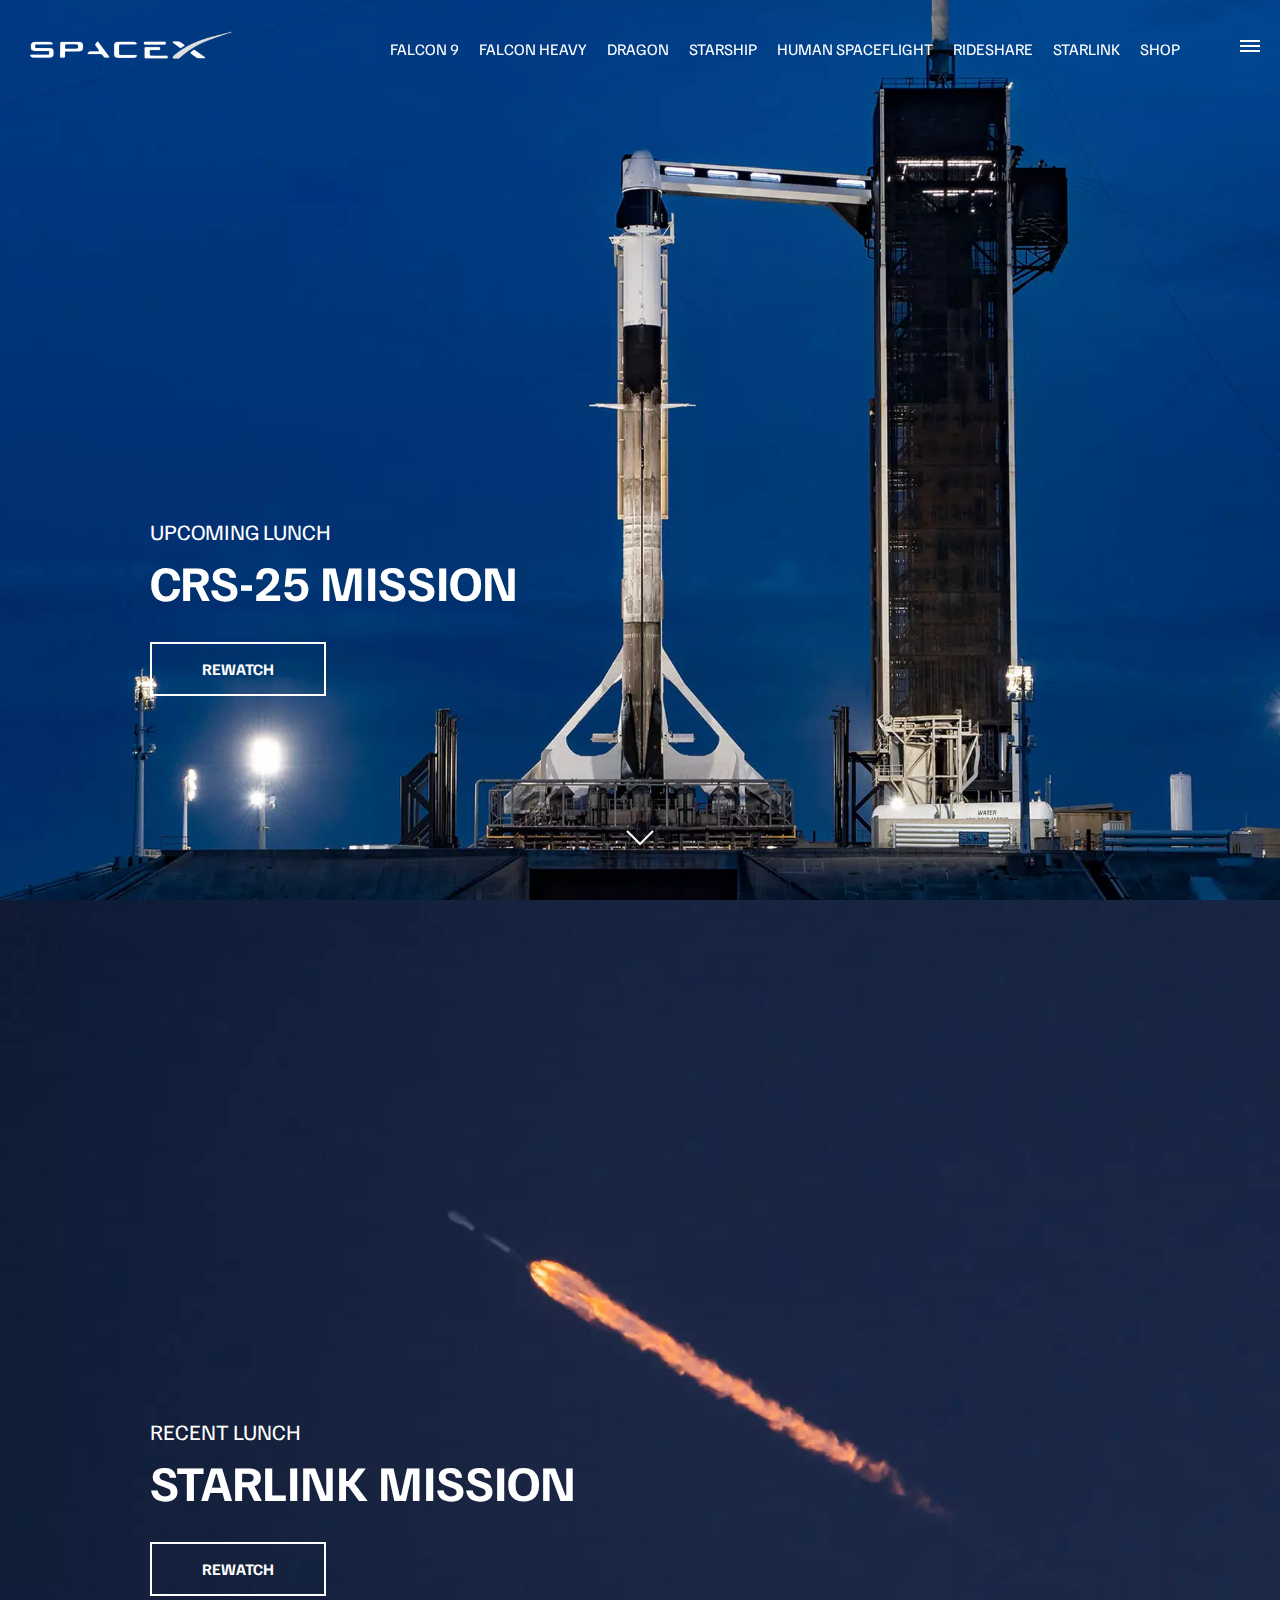
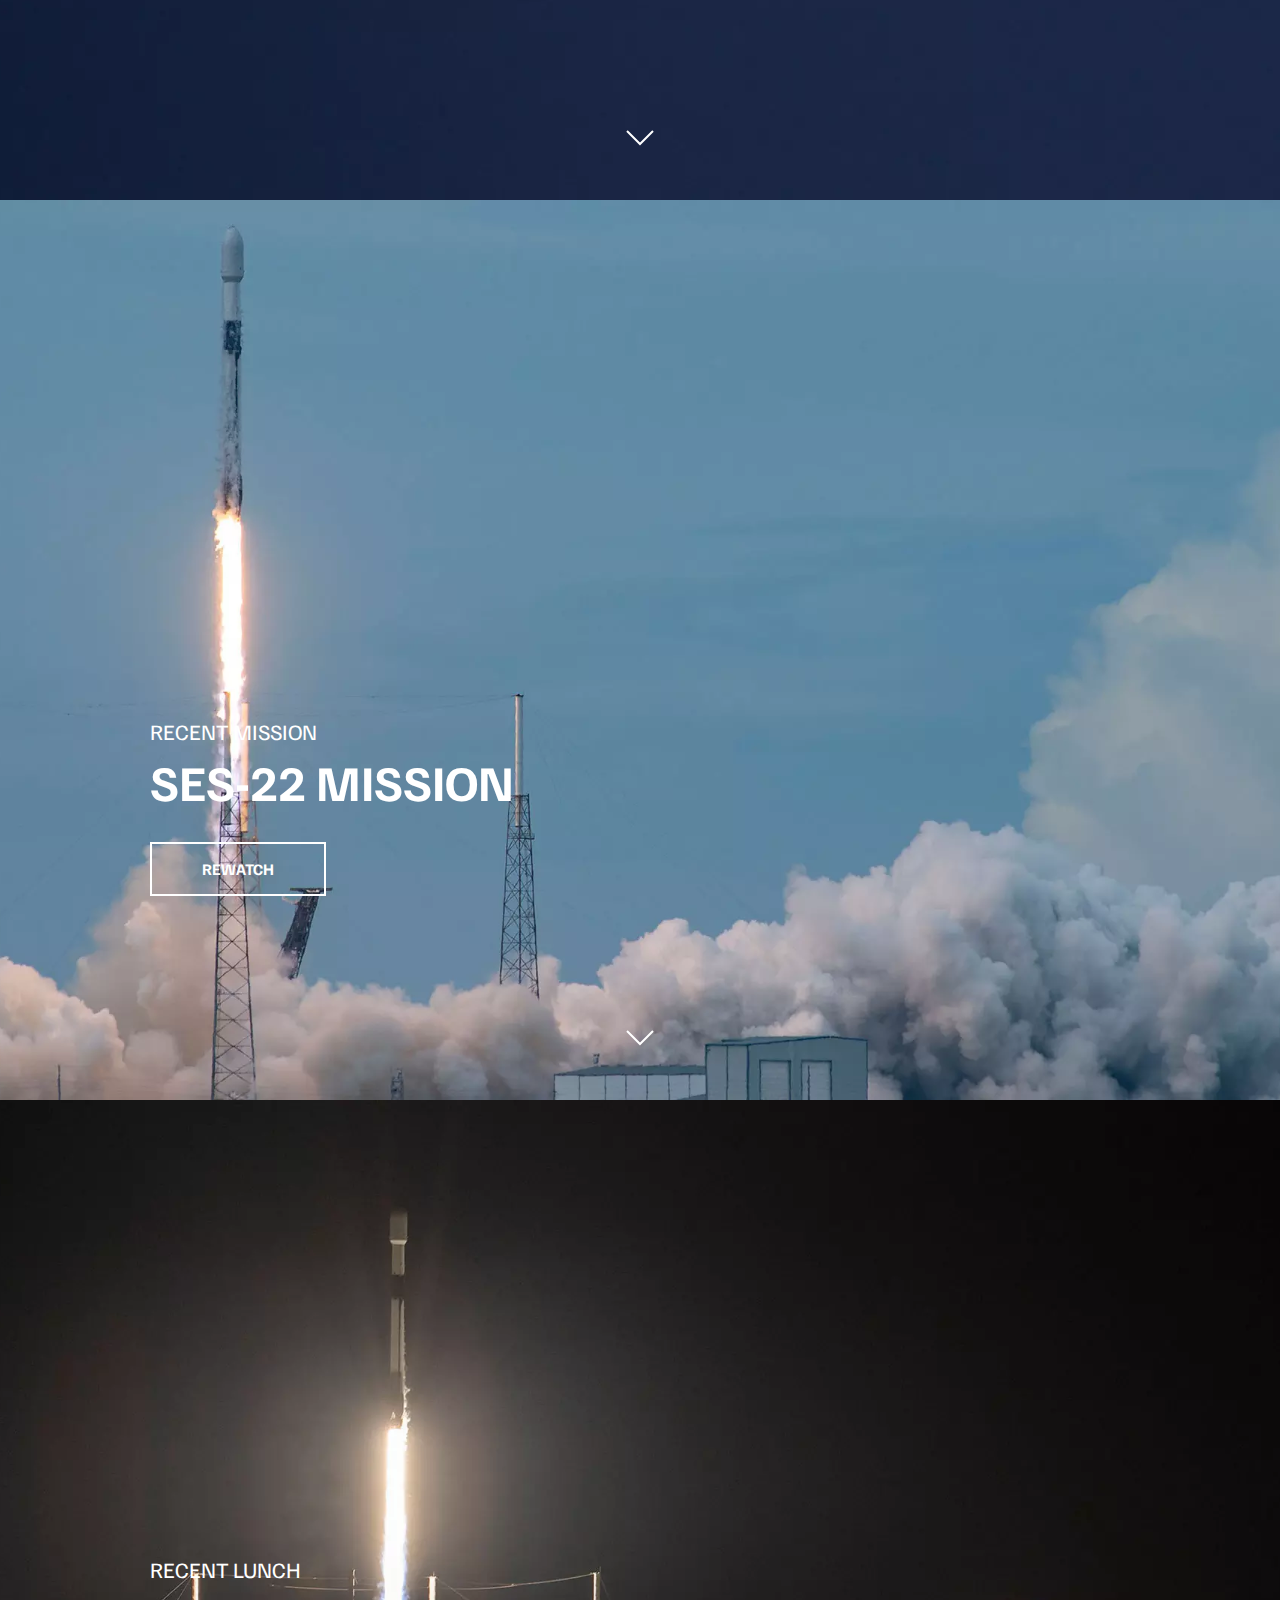
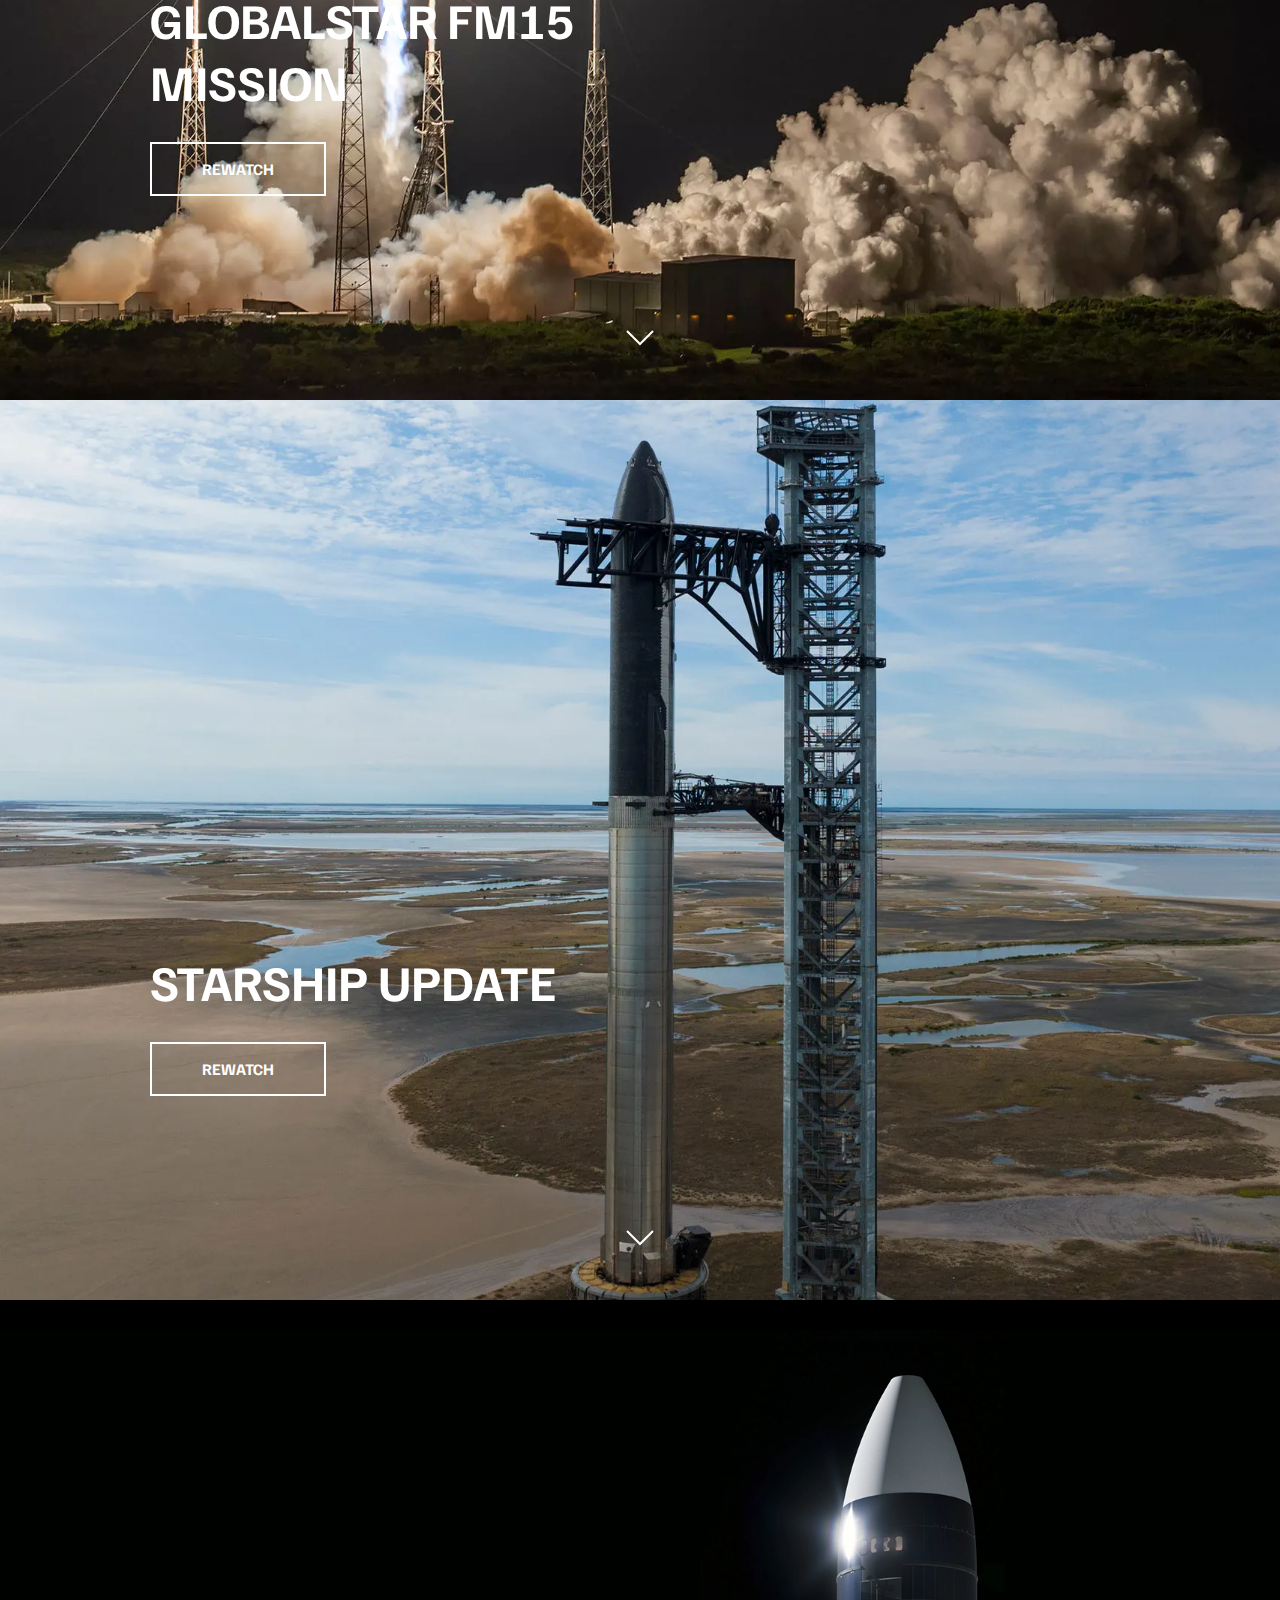
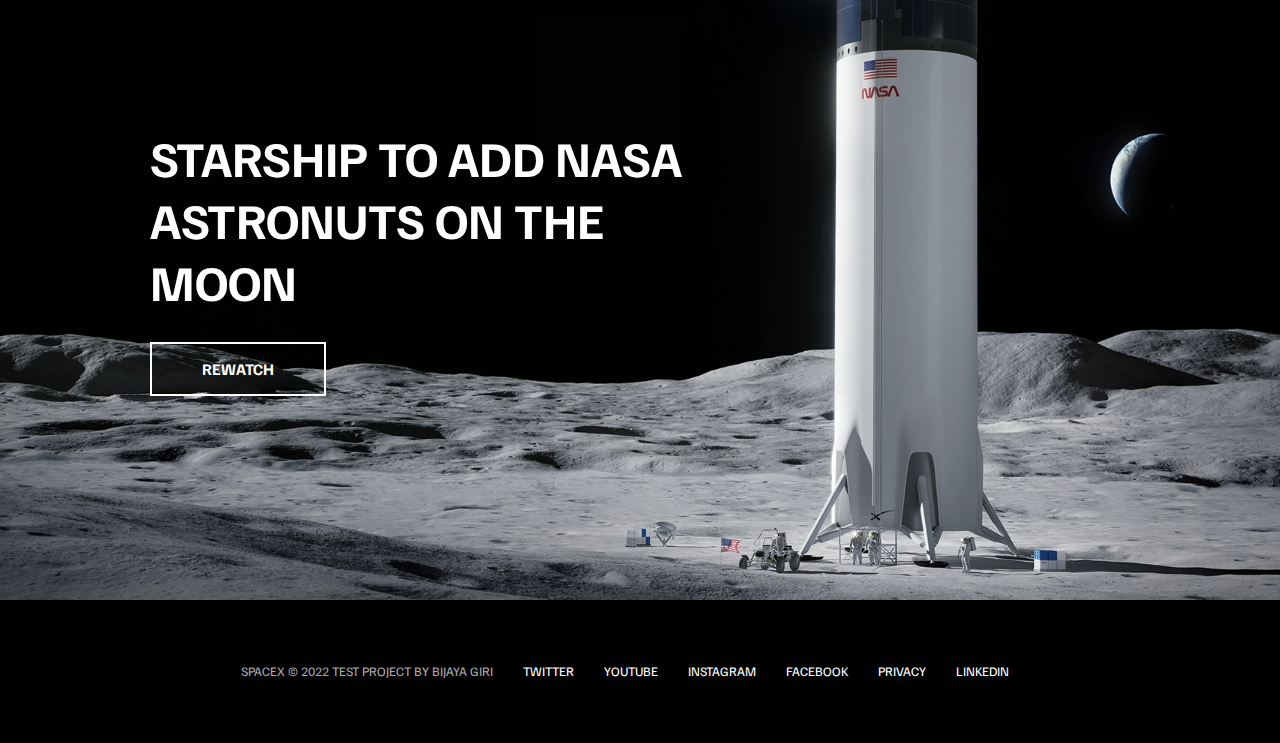
==== commit 5a03e9dc: "leftovers" ====
--- a/index.html
+++ b/index.html
@@ -192,14 +192,13 @@
     </section>
     <footer>
         <ul>
-            <li>SpaceX &copy; 2022</li>
-            <li> <a href="#">Twitter</a></li>
-            <li> <a href="#">YouTube</a></li>
+            <li>SpaceX &copy; 2022 Test project by Bijaya Giri </li>
+            <li> <a href="https://twitter.com/bijayadip_giri">Twitter</a></li>
+            <li> <a href="https://www.youtube.com/channel/UCHzuKaxOud2xlN1tpJWnxDQ">YouTube</a></li>
             <li> <a href="#">Instagram</a></li>
-            <li> <a href="#">Twitter</a></li>
             <li> <a href="https://www.facebook.com/giribijaya.giri">Facebook</a></li>
             <li> <a href="#">Privacy</a></li>
-            <li> <a href="#">LinkedIn</a></li>
+            <li> <a href="https://www.linkedin.com/in/bijaya-giri-2bbb4a115/">LinkedIn</a></li>
             </li>
         </ul>
     </footer>
